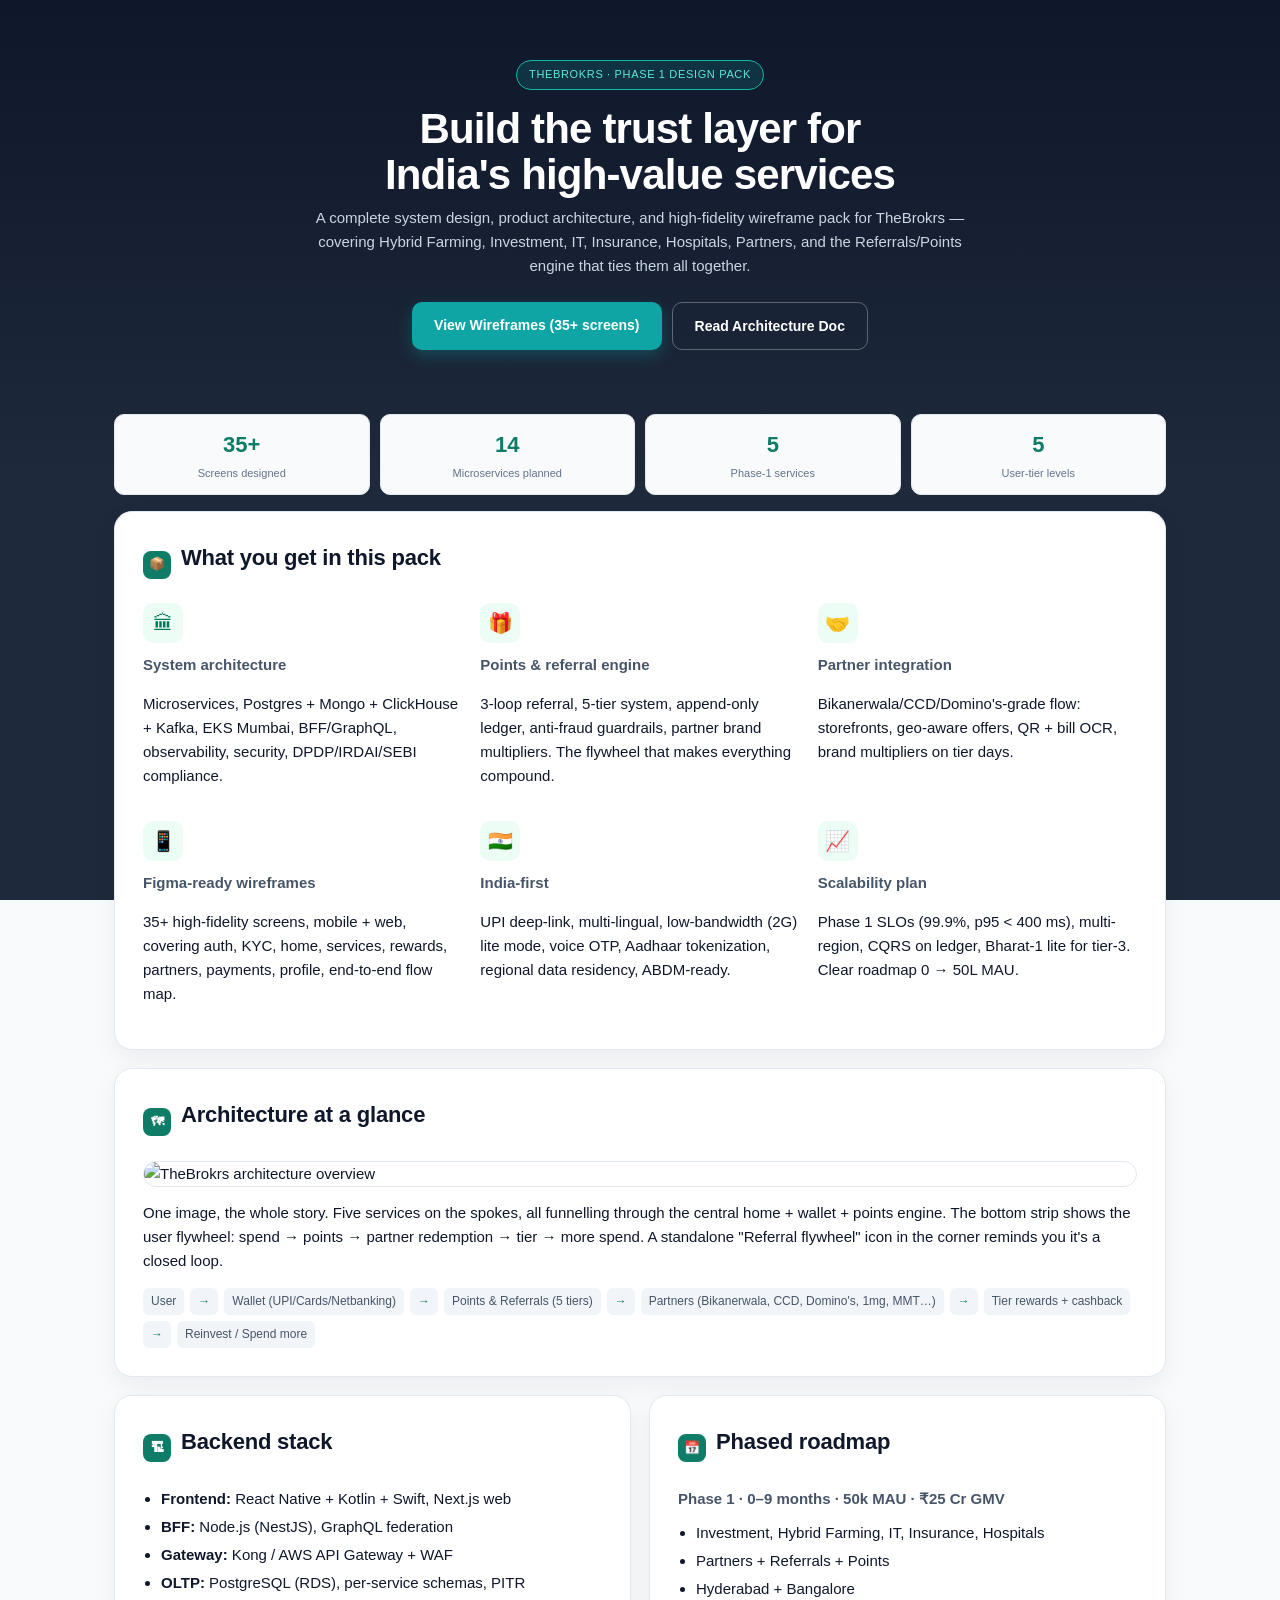
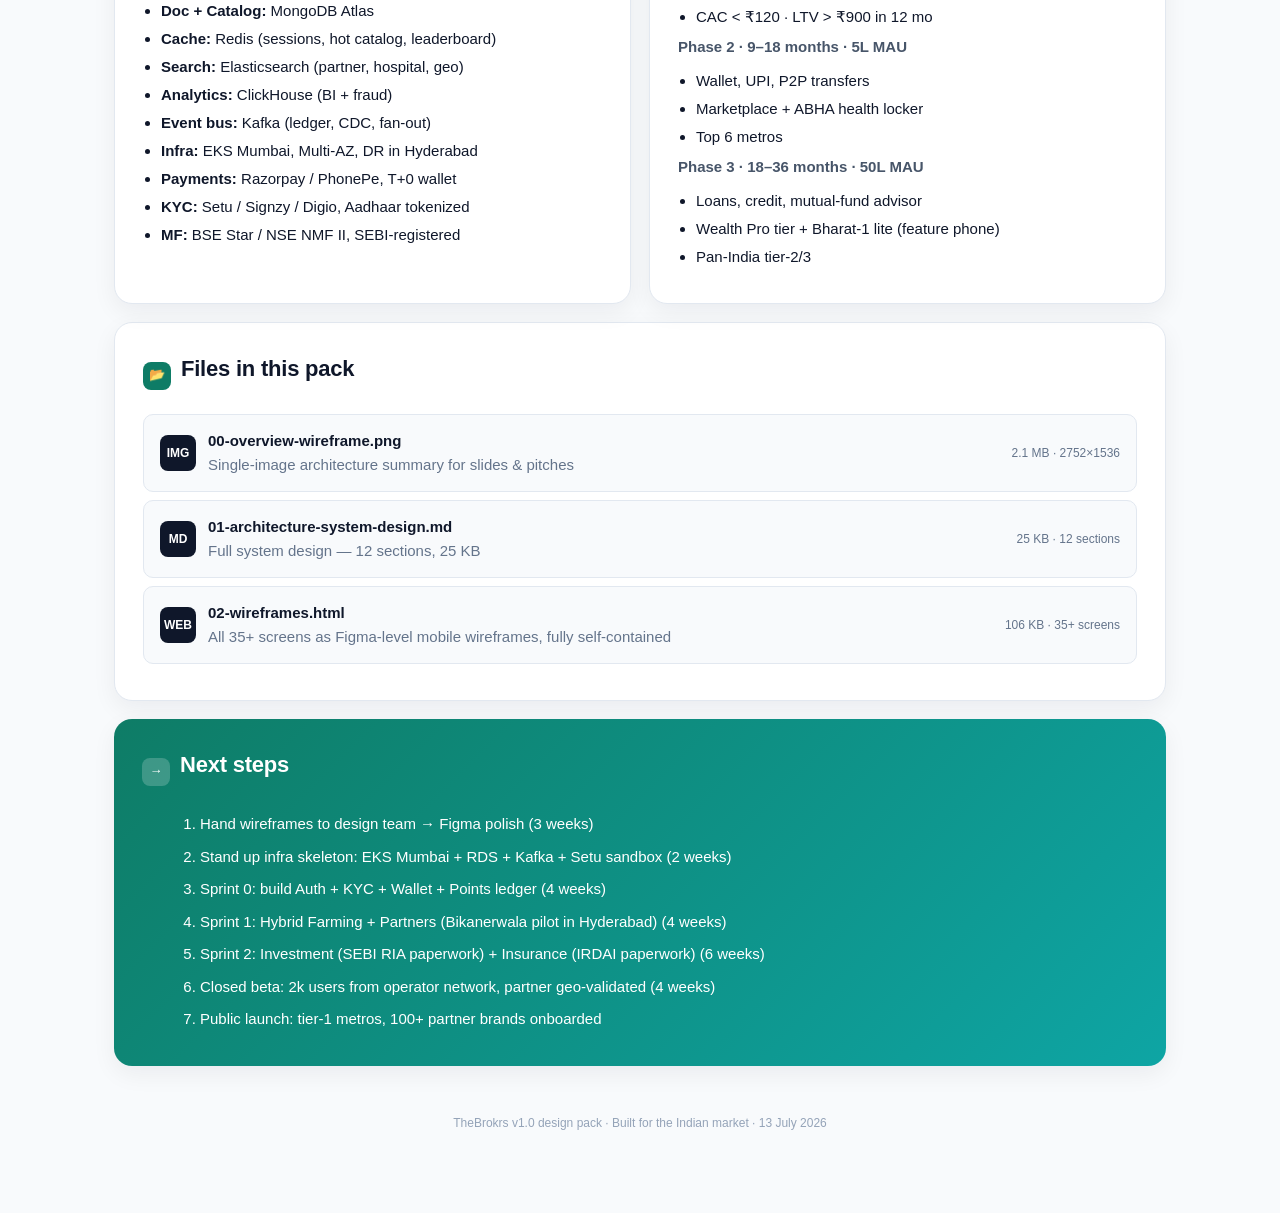
==== index.html @ a28a1fcc "Add files via upload" ====
<!doctype html>
<html lang="en">
<head>
<meta charset="utf-8" />
<meta name="viewport" content="width=device-width, initial-scale=1" />
<title>TheBrokrs — Phase 1 Design Pack</title>
<style>
  *{box-sizing:border-box}
  body{margin:0;font:15px/1.6 -apple-system,BlinkMacSystemFont,"Segoe UI",Inter,Roboto,sans-serif;
       background:linear-gradient(180deg,#0F172A 0%,#1E293B 480px) fixed,#F8FAFC;color:#0F172A}
  .wrap{max-width:1100px;margin:0 auto;padding:60px 24px 80px}
  .hero{color:#fff;padding:0 0 48px;text-align:center}
  .hero h1{font-size:42px;margin:0 0 8px;letter-spacing:-.02em;line-height:1.1}
  .hero p{color:#CBD5E1;max-width:680px;margin:0 auto}
  .pill{display:inline-block;background:rgba(14,165,164,.18);color:#5EEAD4;border:1px solid #14B8A6;
        padding:5px 12px;border-radius:999px;font-size:11px;letter-spacing:.06em;text-transform:uppercase;margin-bottom:16px}
  .cta{display:flex;gap:10px;justify-content:center;flex-wrap:wrap;margin:24px 0 0}
  .cta a{display:inline-block;background:#0EA5A4;color:#fff;padding:12px 22px;border-radius:10px;
         text-decoration:none;font-weight:600;font-size:14px;box-shadow:0 6px 16px rgba(14,165,164,.3)}
  .cta a.alt{background:transparent;border:1px solid rgba(255,255,255,.3);color:#fff;box-shadow:none}
  .card{background:#fff;border:1px solid #E2E8F0;border-radius:18px;padding:28px;margin-bottom:18px;
        box-shadow:0 8px 24px rgba(15,23,42,.06)}
  h2{font-size:22px;margin:0 0 14px;letter-spacing:-.01em}
  h3{font-size:15px;color:#475569;margin:0 0 10px;font-weight:600}
  .grid{display:grid;grid-template-columns:1fr 1fr;gap:18px}
  .grid-3{display:grid;grid-template-columns:repeat(3,1fr);gap:18px}
  @media(max-width:760px){.grid,.grid-3{grid-template-columns:1fr}}
  .icon{width:40px;height:40px;border-radius:10px;background:#ECFDF5;color:#047857;display:flex;
        align-items:center;justify-content:center;font-size:20px;margin-bottom:10px}
  .num{font-weight:700;color:#0E7C66}
  ul{margin:6px 0;padding-left:18px}
  li{margin-bottom:4px}
  .file{background:#F8FAFC;border:1px solid #E2E8F0;border-radius:10px;padding:14px 16px;margin:8px 0;
        display:flex;align-items:center;gap:12px}
  .file .ic{width:36px;height:36px;border-radius:8px;background:#0F172A;color:#fff;display:flex;
            align-items:center;justify-content:center;font-size:12px;font-weight:700;flex-shrink:0}
  .file a{color:#0E7C66;text-decoration:none;font-weight:600}
  .file a:hover{text-decoration:underline}
  .file .meta{font-size:12px;color:#64748B;margin-left:auto}
  .preview{border-radius:14px;overflow:hidden;border:1px solid #E2E8F0;margin-top:10px;background:#fff}
  .preview img{width:100%;display:block}
  .kpi-row{display:grid;grid-template-columns:repeat(4,1fr);gap:10px;margin:16px 0}
  .kpi{background:#F8FAFC;border:1px solid #E2E8F0;border-radius:10px;padding:12px;text-align:center}
  .kpi .v{font-size:22px;font-weight:800;color:#0E7C66}
  .kpi .l{font-size:11px;color:#64748B;margin-top:2px}
  @media(max-width:760px){.kpi-row{grid-template-columns:1fr 1fr}}
  footer{text-align:center;color:#94A3B8;font-size:12px;margin-top:48px}
  .section-title{display:flex;align-items:center;gap:10px;margin-bottom:14px}
  .section-title .badge{background:#0E7C66;color:#fff;width:28px;height:28px;border-radius:8px;
                        display:flex;align-items:center;justify-content:center;font-size:13px;font-weight:700}
  .flow{display:flex;align-items:center;gap:6px;flex-wrap:wrap;font-size:12px;margin-top:6px}
  .flow span{background:#F1F5F9;padding:4px 8px;border-radius:6px;color:#475569}
  .flow .arrow{color:#0E7C66;font-weight:700}
</style>
</head>
<body>
<div class="wrap">

<section class="hero">
  <span class="pill">TheBrokrs · Phase 1 Design Pack</span>
  <h1>Build the trust layer for<br/>India's high-value services</h1>
  <p>A complete system design, product architecture, and high-fidelity wireframe pack for TheBrokrs — covering Hybrid Farming, Investment, IT, Insurance, Hospitals, Partners, and the Referrals/Points engine that ties them all together.</p>
  <div class="cta">
    <a href="02-wireframes.html">View Wireframes (35+ screens)</a>
    <a href="01-architecture-system-design.md" class="alt">Read Architecture Doc</a>
  </div>
</section>

<div class="kpi-row">
  <div class="kpi"><div class="v">35+</div><div class="l">Screens designed</div></div>
  <div class="kpi"><div class="v">14</div><div class="l">Microservices planned</div></div>
  <div class="kpi"><div class="v">5</div><div class="l">Phase-1 services</div></div>
  <div class="kpi"><div class="v">5</div><div class="l">User-tier levels</div></div>
</div>

<div class="card">
  <div class="section-title"><div class="badge">📦</div><h2>What you get in this pack</h2></div>
  <div class="grid-3">
    <div>
      <div class="icon">🏛</div>
      <h3>System architecture</h3>
      <p>Microservices, Postgres + Mongo + ClickHouse + Kafka, EKS Mumbai, BFF/GraphQL, observability, security, DPDP/IRDAI/SEBI compliance.</p>
    </div>
    <div>
      <div class="icon">🎁</div>
      <h3>Points &amp; referral engine</h3>
      <p>3-loop referral, 5-tier system, append-only ledger, anti-fraud guardrails, partner brand multipliers. The flywheel that makes everything compound.</p>
    </div>
    <div>
      <div class="icon">🤝</div>
      <h3>Partner integration</h3>
      <p>Bikanerwala/CCD/Domino's-grade flow: storefronts, geo-aware offers, QR + bill OCR, brand multipliers on tier days.</p>
    </div>
    <div>
      <div class="icon">📱</div>
      <h3>Figma-ready wireframes</h3>
      <p>35+ high-fidelity screens, mobile + web, covering auth, KYC, home, services, rewards, partners, payments, profile, end-to-end flow map.</p>
    </div>
    <div>
      <div class="icon">🇮🇳</div>
      <h3>India-first</h3>
      <p>UPI deep-link, multi-lingual, low-bandwidth (2G) lite mode, voice OTP, Aadhaar tokenization, regional data residency, ABDM-ready.</p>
    </div>
    <div>
      <div class="icon">📈</div>
      <h3>Scalability plan</h3>
      <p>Phase 1 SLOs (99.9%, p95 &lt; 400 ms), multi-region, CQRS on ledger, Bharat-1 lite for tier-3. Clear roadmap 0 → 50L MAU.</p>
    </div>
  </div>
</div>

<div class="card">
  <div class="section-title"><div class="badge">🗺</div><h2>Architecture at a glance</h2></div>
  <div class="preview"><img src="00-overview-wireframe.png" alt="TheBrokrs architecture overview"/></div>
  <p style="margin-top:14px">One image, the whole story. Five services on the spokes, all funnelling through the central home + wallet + points engine. The bottom strip shows the user flywheel: spend → points → partner redemption → tier → more spend. A standalone "Referral flywheel" icon in the corner reminds you it's a closed loop.</p>
  <div class="flow">
    <span>User</span><span class="arrow">→</span>
    <span>Wallet (UPI/Cards/Netbanking)</span><span class="arrow">→</span>
    <span>Points &amp; Referrals (5 tiers)</span><span class="arrow">→</span>
    <span>Partners (Bikanerwala, CCD, Domino's, 1mg, MMT…)</span><span class="arrow">→</span>
    <span>Tier rewards + cashback</span><span class="arrow">→</span>
    <span>Reinvest / Spend more</span>
  </div>
</div>

<div class="grid">
  <div class="card">
    <div class="section-title"><div class="badge">🏗</div><h2>Backend stack</h2></div>
    <ul>
      <li><b>Frontend:</b> React Native + Kotlin + Swift, Next.js web</li>
      <li><b>BFF:</b> Node.js (NestJS), GraphQL federation</li>
      <li><b>Gateway:</b> Kong / AWS API Gateway + WAF</li>
      <li><b>OLTP:</b> PostgreSQL (RDS), per-service schemas, PITR</li>
      <li><b>Doc + Catalog:</b> MongoDB Atlas</li>
      <li><b>Cache:</b> Redis (sessions, hot catalog, leaderboard)</li>
      <li><b>Search:</b> Elasticsearch (partner, hospital, geo)</li>
      <li><b>Analytics:</b> ClickHouse (BI + fraud)</li>
      <li><b>Event bus:</b> Kafka (ledger, CDC, fan-out)</li>
      <li><b>Infra:</b> EKS Mumbai, Multi-AZ, DR in Hyderabad</li>
      <li><b>Payments:</b> Razorpay / PhonePe, T+0 wallet</li>
      <li><b>KYC:</b> Setu / Signzy / Digio, Aadhaar tokenized</li>
      <li><b>MF:</b> BSE Star / NSE NMF II, SEBI-registered</li>
    </ul>
  </div>
  <div class="card">
    <div class="section-title"><div class="badge">📅</div><h2>Phased roadmap</h2></div>
    <h3>Phase 1 · 0–9 months · 50k MAU · ₹25 Cr GMV</h3>
    <ul>
      <li>Investment, Hybrid Farming, IT, Insurance, Hospitals</li>
      <li>Partners + Referrals + Points</li>
      <li>Hyderabad + Bangalore</li>
      <li>CAC &lt; ₹120 · LTV &gt; ₹900 in 12 mo</li>
    </ul>
    <h3>Phase 2 · 9–18 months · 5L MAU</h3>
    <ul>
      <li>Wallet, UPI, P2P transfers</li>
      <li>Marketplace + ABHA health locker</li>
      <li>Top 6 metros</li>
    </ul>
    <h3>Phase 3 · 18–36 months · 50L MAU</h3>
    <ul>
      <li>Loans, credit, mutual-fund advisor</li>
      <li>Wealth Pro tier + Bharat-1 lite (feature phone)</li>
      <li>Pan-India tier-2/3</li>
    </ul>
  </div>
</div>

<div class="card">
  <div class="section-title"><div class="badge">📂</div><h2>Files in this pack</h2></div>
  <div class="file">
    <div class="ic">IMG</div>
    <div><div style="font-weight:600">00-overview-wireframe.png</div><div class="small" style="color:#64748B">Single-image architecture summary for slides &amp; pitches</div></div>
    <div class="meta">2.1 MB · 2752×1536</div>
  </div>
  <div class="file">
    <div class="ic">MD</div>
    <div><div style="font-weight:600">01-architecture-system-design.md</div><div class="small" style="color:#64748B">Full system design — 12 sections, 25 KB</div></div>
    <div class="meta">25 KB · 12 sections</div>
  </div>
  <div class="file">
    <div class="ic">WEB</div>
    <div><div style="font-weight:600">02-wireframes.html</div><div class="small" style="color:#64748B">All 35+ screens as Figma-level mobile wireframes, fully self-contained</div></div>
    <div class="meta">106 KB · 35+ screens</div>
  </div>
</div>

<div class="card" style="background:linear-gradient(135deg,#0E7C66,#0EA5A4);color:#fff;border:0">
  <div class="section-title"><div class="badge" style="background:rgba(255,255,255,.2)">→</div><h2 style="color:#fff">Next steps</h2></div>
  <ol style="margin:6px 0 0 18px;line-height:1.9">
    <li>Hand wireframes to design team → Figma polish (3 weeks)</li>
    <li>Stand up infra skeleton: EKS Mumbai + RDS + Kafka + Setu sandbox (2 weeks)</li>
    <li>Sprint 0: build Auth + KYC + Wallet + Points ledger (4 weeks)</li>
    <li>Sprint 1: Hybrid Farming + Partners (Bikanerwala pilot in Hyderabad) (4 weeks)</li>
    <li>Sprint 2: Investment (SEBI RIA paperwork) + Insurance (IRDAI paperwork) (6 weeks)</li>
    <li>Closed beta: 2k users from operator network, partner geo-validated (4 weeks)</li>
    <li>Public launch: tier-1 metros, 100+ partner brands onboarded</li>
  </ol>
</div>

<footer>
  TheBrokrs v1.0 design pack · Built for the Indian market · 13 July 2026
</footer>

</div>
</body>
</html>
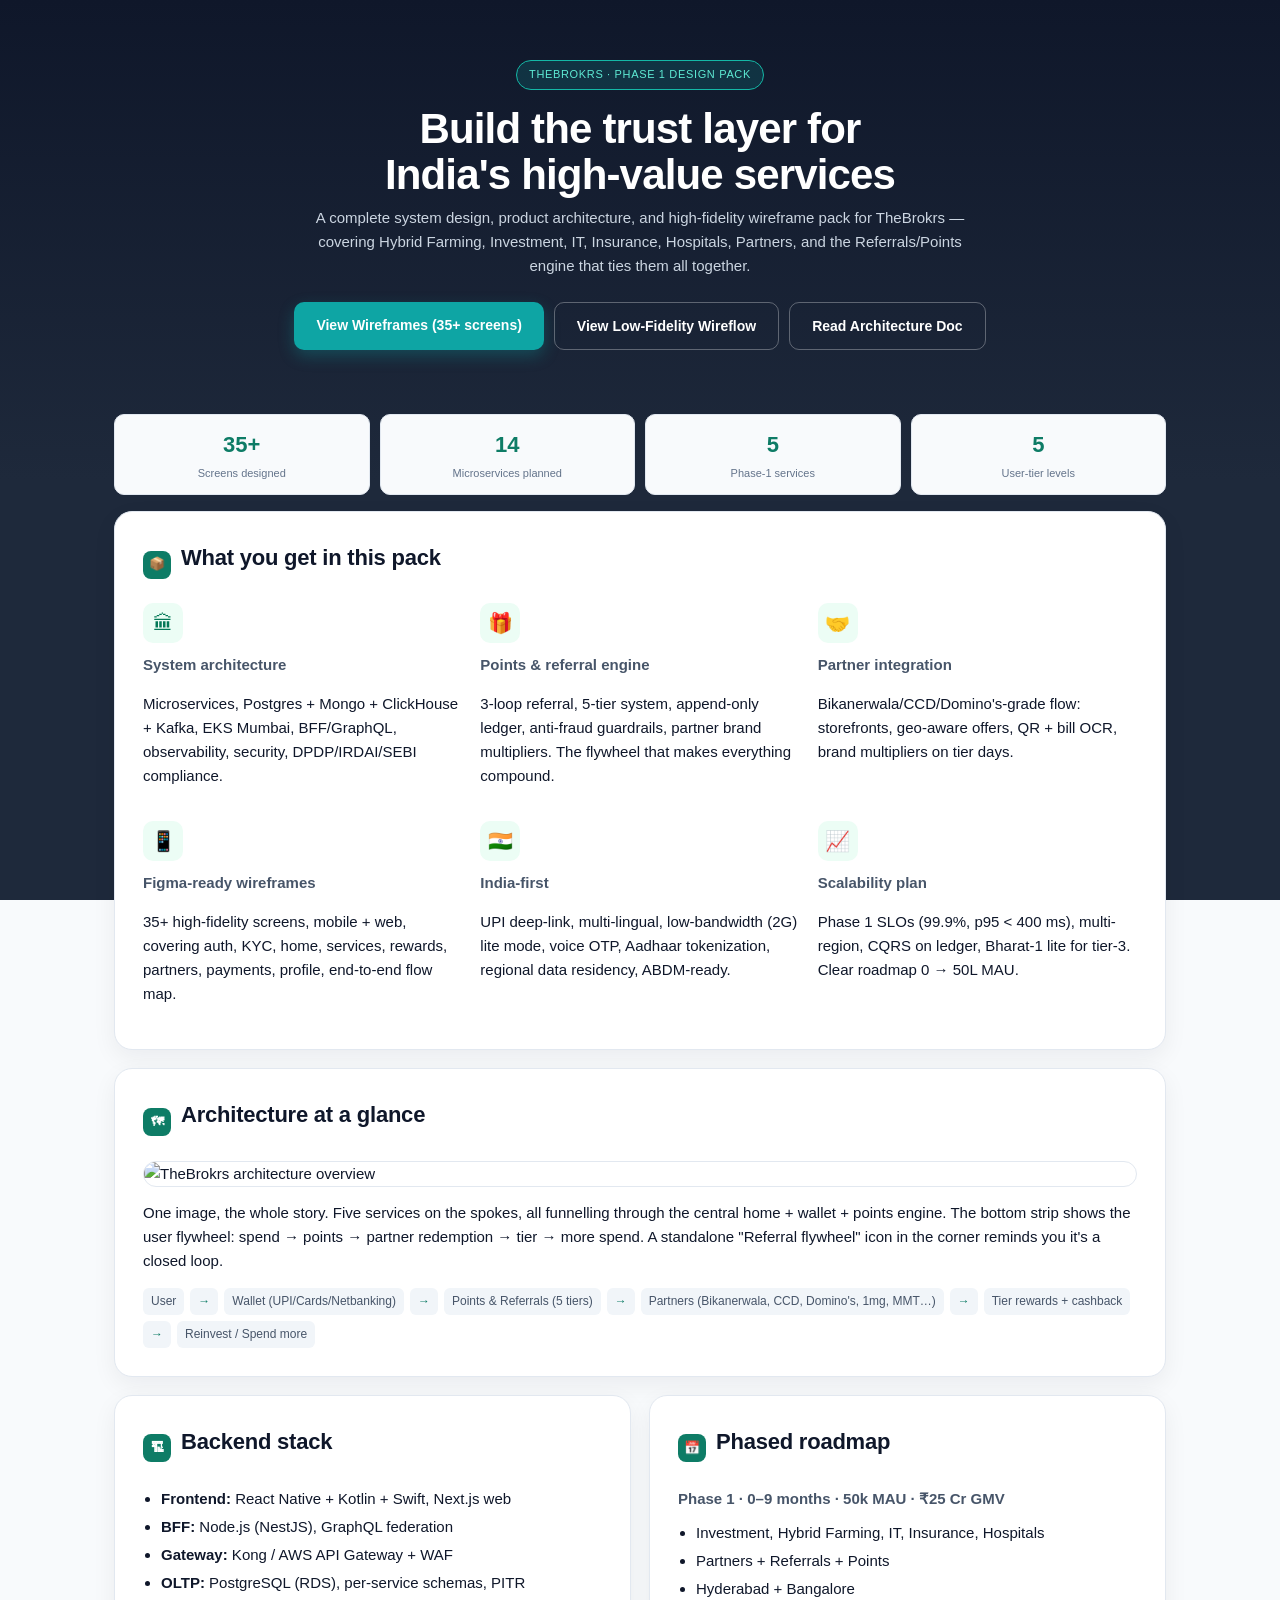
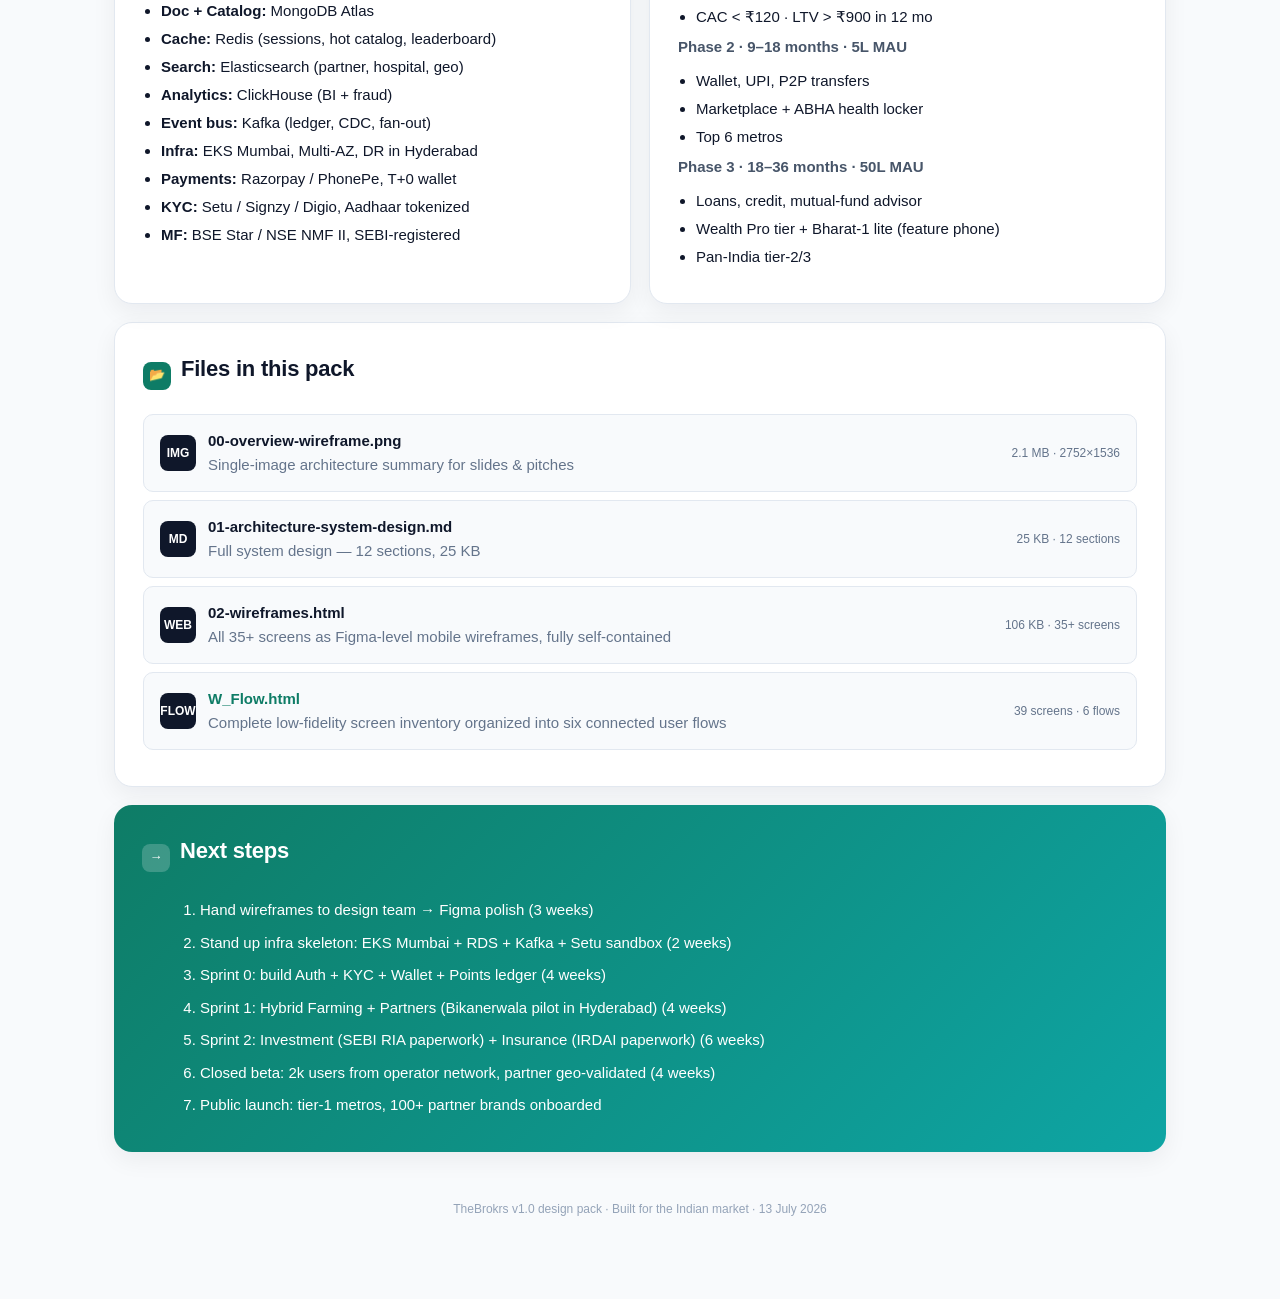
==== commit fc856e74: "Add files via upload" ====
--- a/index.html
+++ b/index.html
@@ -62,6 +62,7 @@
   <p>A complete system design, product architecture, and high-fidelity wireframe pack for TheBrokrs — covering Hybrid Farming, Investment, IT, Insurance, Hospitals, Partners, and the Referrals/Points engine that ties them all together.</p>
   <div class="cta">
     <a href="02-wireframes.html">View Wireframes (35+ screens)</a>
+    <a href="W_Flow.html" class="alt">View Low-Fidelity Wireflow</a>
     <a href="01-architecture-system-design.md" class="alt">Read Architecture Doc</a>
   </div>
 </section>
@@ -183,6 +184,11 @@
     <div><div style="font-weight:600">02-wireframes.html</div><div class="small" style="color:#64748B">All 35+ screens as Figma-level mobile wireframes, fully self-contained</div></div>
     <div class="meta">106 KB · 35+ screens</div>
   </div>
+  <div class="file">
+    <div class="ic">FLOW</div>
+    <div><div><a href="W_Flow.html">W_Flow.html</a></div><div class="small" style="color:#64748B">Complete low-fidelity screen inventory organized into six connected user flows</div></div>
+    <div class="meta">39 screens · 6 flows</div>
+  </div>
 </div>
 
 <div class="card" style="background:linear-gradient(135deg,#0E7C66,#0EA5A4);color:#fff;border:0">
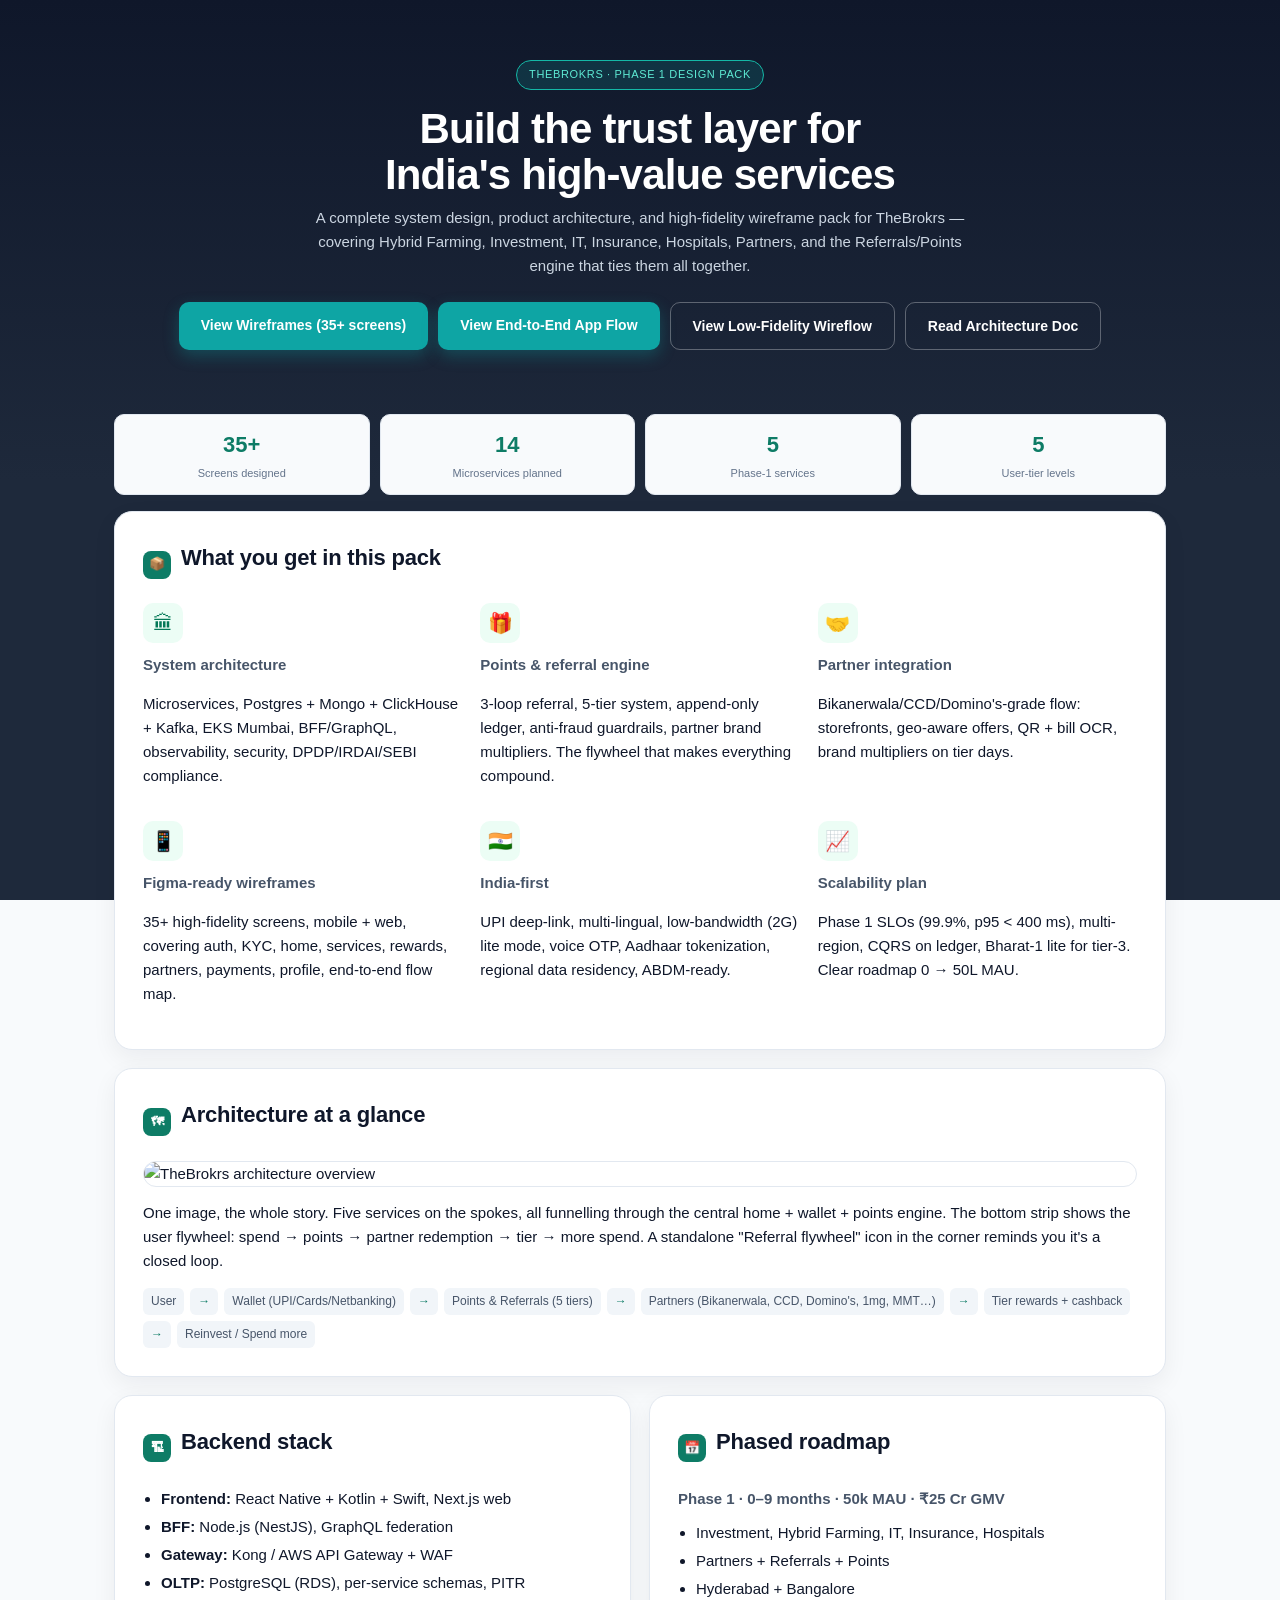
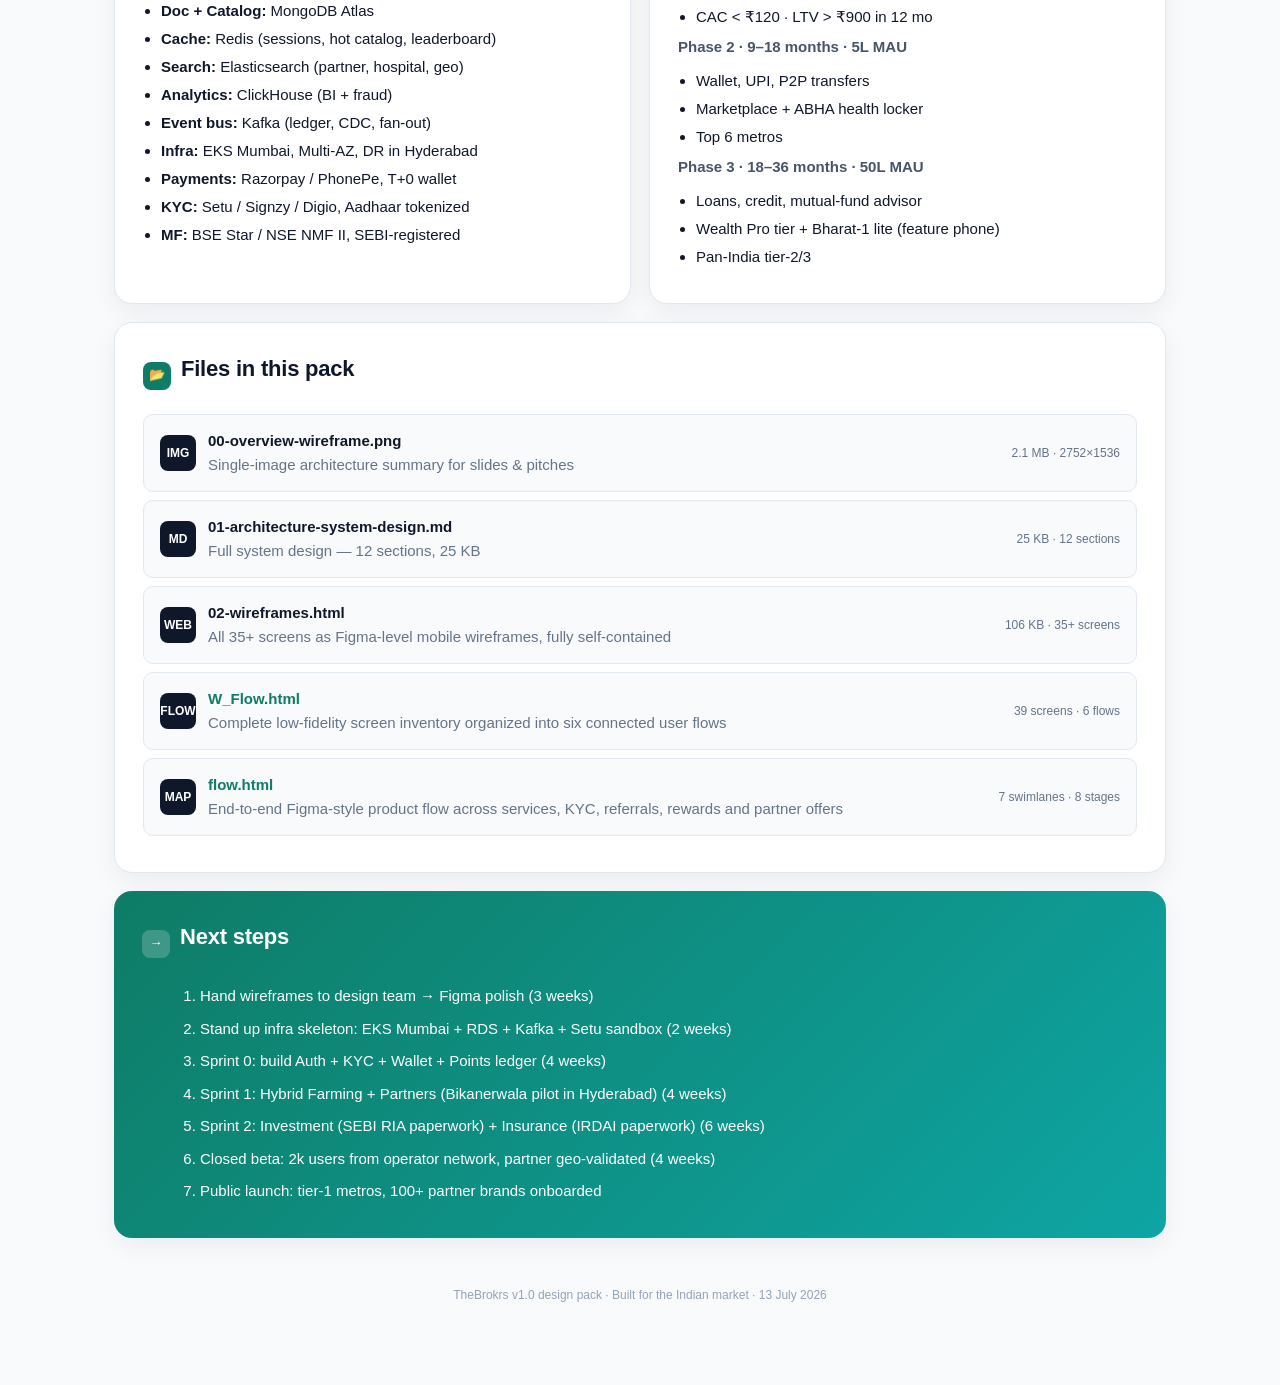
==== commit f70ffa04: "Add complete TheBrokrs design pack and wireflows" ====
--- a/index.html
+++ b/index.html
@@ -62,6 +62,7 @@
   <p>A complete system design, product architecture, and high-fidelity wireframe pack for TheBrokrs — covering Hybrid Farming, Investment, IT, Insurance, Hospitals, Partners, and the Referrals/Points engine that ties them all together.</p>
   <div class="cta">
     <a href="02-wireframes.html">View Wireframes (35+ screens)</a>
+    <a href="flow.html">View End-to-End App Flow</a>
     <a href="W_Flow.html" class="alt">View Low-Fidelity Wireflow</a>
     <a href="01-architecture-system-design.md" class="alt">Read Architecture Doc</a>
   </div>
@@ -189,6 +190,11 @@
     <div><div><a href="W_Flow.html">W_Flow.html</a></div><div class="small" style="color:#64748B">Complete low-fidelity screen inventory organized into six connected user flows</div></div>
     <div class="meta">39 screens · 6 flows</div>
   </div>
+  <div class="file">
+    <div class="ic">MAP</div>
+    <div><div><a href="flow.html">flow.html</a></div><div class="small" style="color:#64748B">End-to-end Figma-style product flow across services, KYC, referrals, rewards and partner offers</div></div>
+    <div class="meta">7 swimlanes · 8 stages</div>
+  </div>
 </div>
 
 <div class="card" style="background:linear-gradient(135deg,#0E7C66,#0EA5A4);color:#fff;border:0">
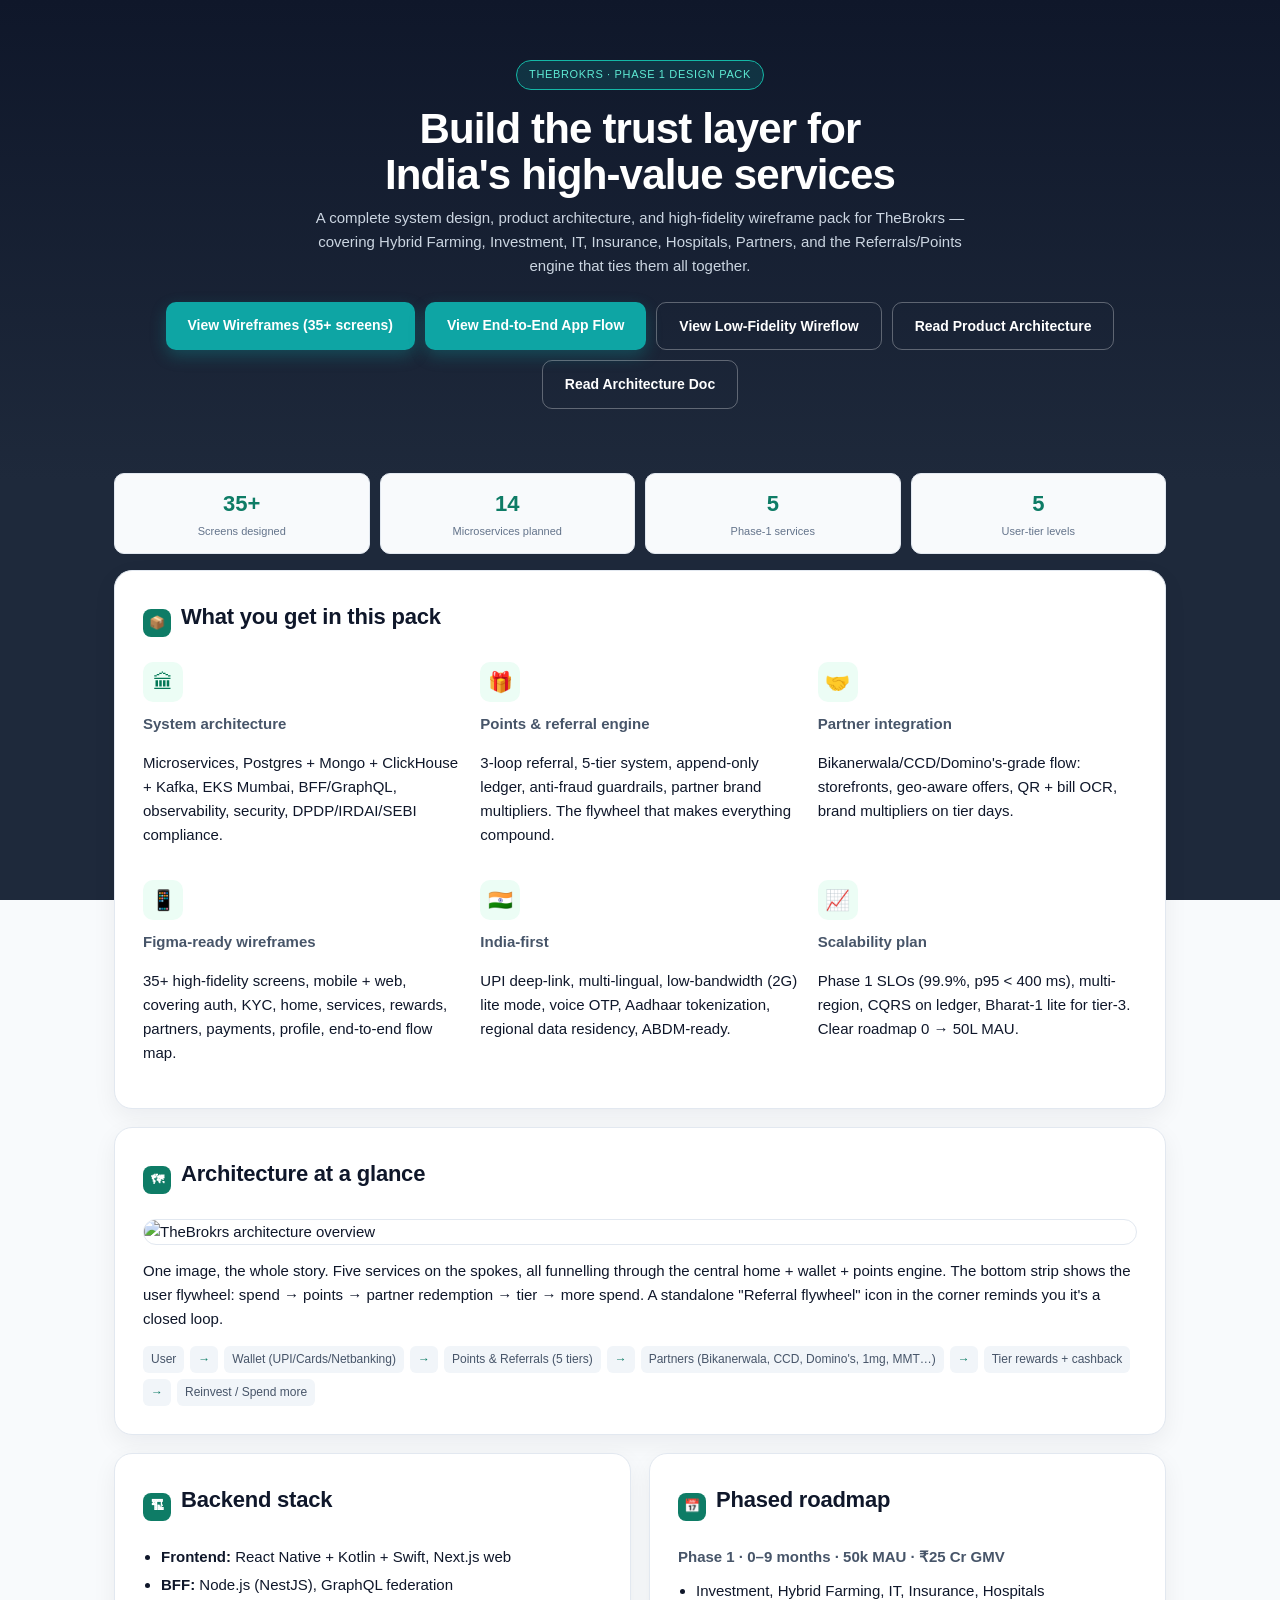
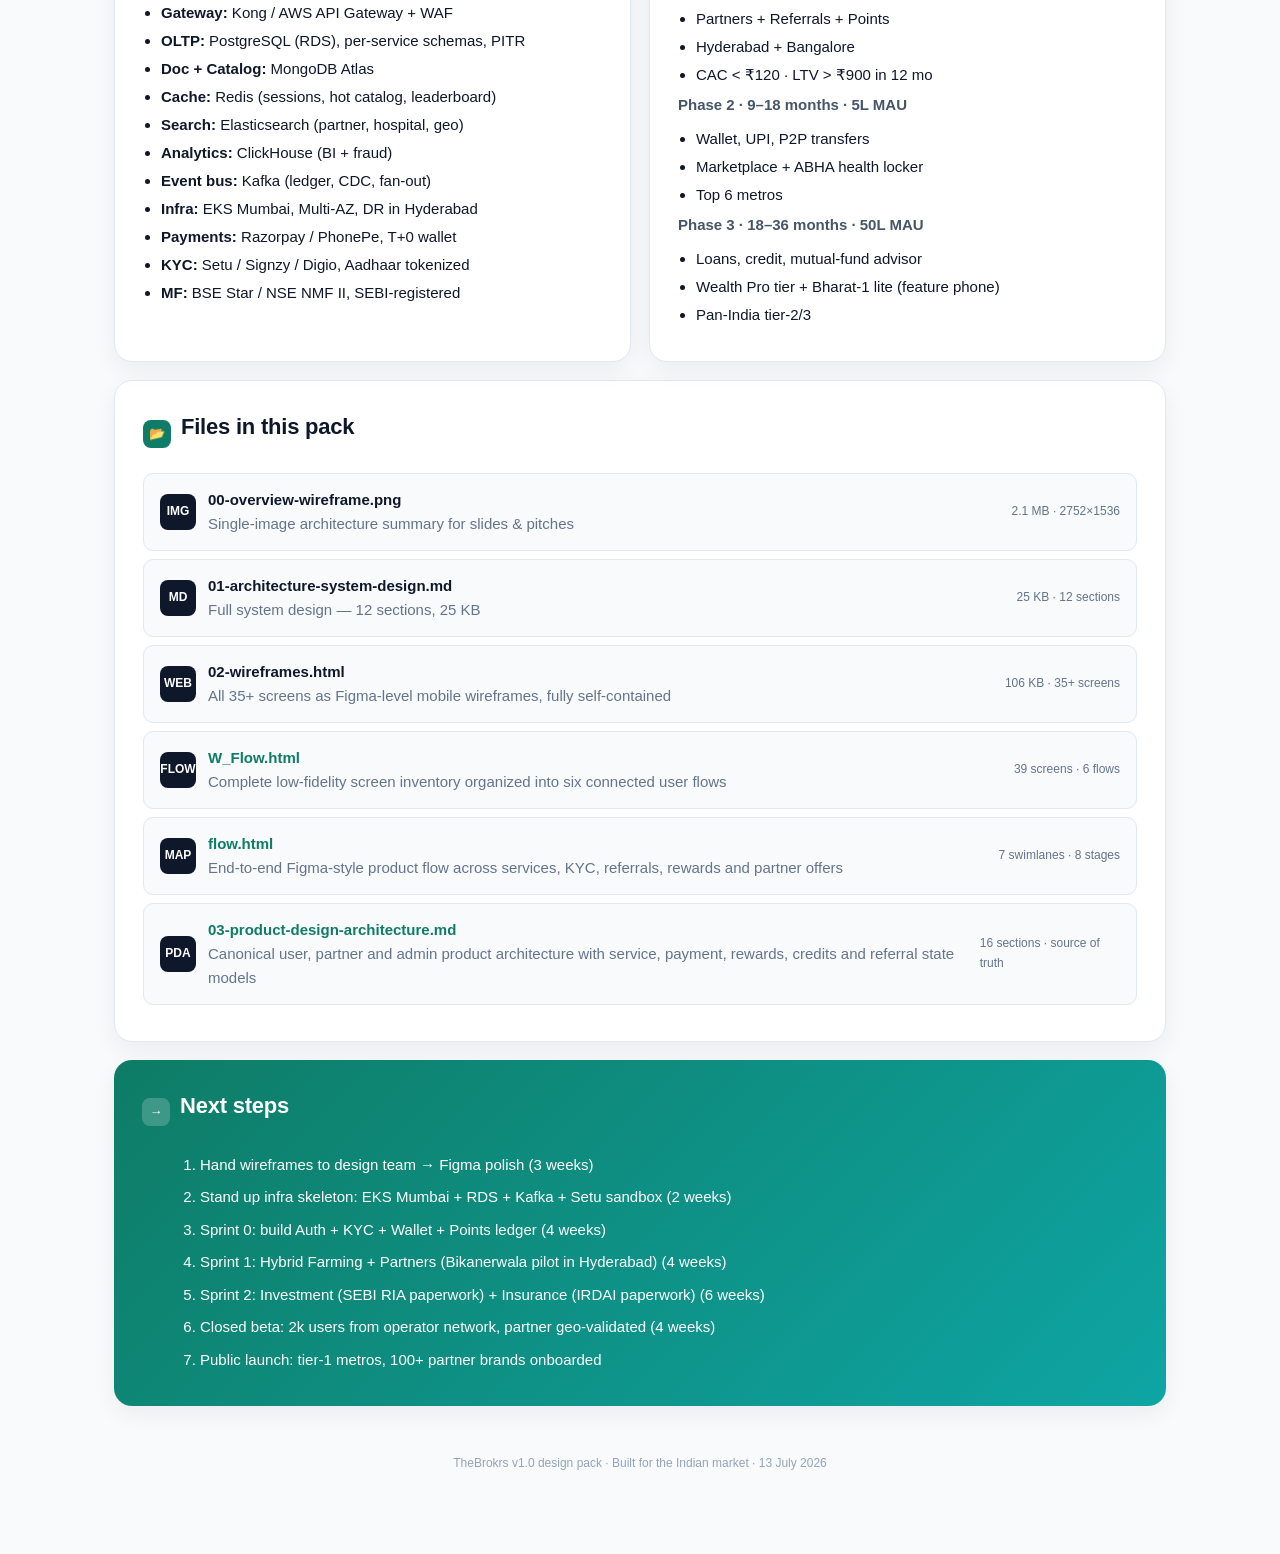
==== commit 967b6a27: "Define scalable product and admin flow architecture" ====
--- a/index.html
+++ b/index.html
@@ -64,6 +64,7 @@
     <a href="02-wireframes.html">View Wireframes (35+ screens)</a>
     <a href="flow.html">View End-to-End App Flow</a>
     <a href="W_Flow.html" class="alt">View Low-Fidelity Wireflow</a>
+    <a href="03-product-design-architecture.md" class="alt">Read Product Architecture</a>
     <a href="01-architecture-system-design.md" class="alt">Read Architecture Doc</a>
   </div>
 </section>
@@ -195,6 +196,11 @@
     <div><div><a href="flow.html">flow.html</a></div><div class="small" style="color:#64748B">End-to-end Figma-style product flow across services, KYC, referrals, rewards and partner offers</div></div>
     <div class="meta">7 swimlanes · 8 stages</div>
   </div>
+  <div class="file">
+    <div class="ic">PDA</div>
+    <div><div><a href="03-product-design-architecture.md">03-product-design-architecture.md</a></div><div class="small" style="color:#64748B">Canonical user, partner and admin product architecture with service, payment, rewards, credits and referral state models</div></div>
+    <div class="meta">16 sections · source of truth</div>
+  </div>
 </div>
 
 <div class="card" style="background:linear-gradient(135deg,#0E7C66,#0EA5A4);color:#fff;border:0">
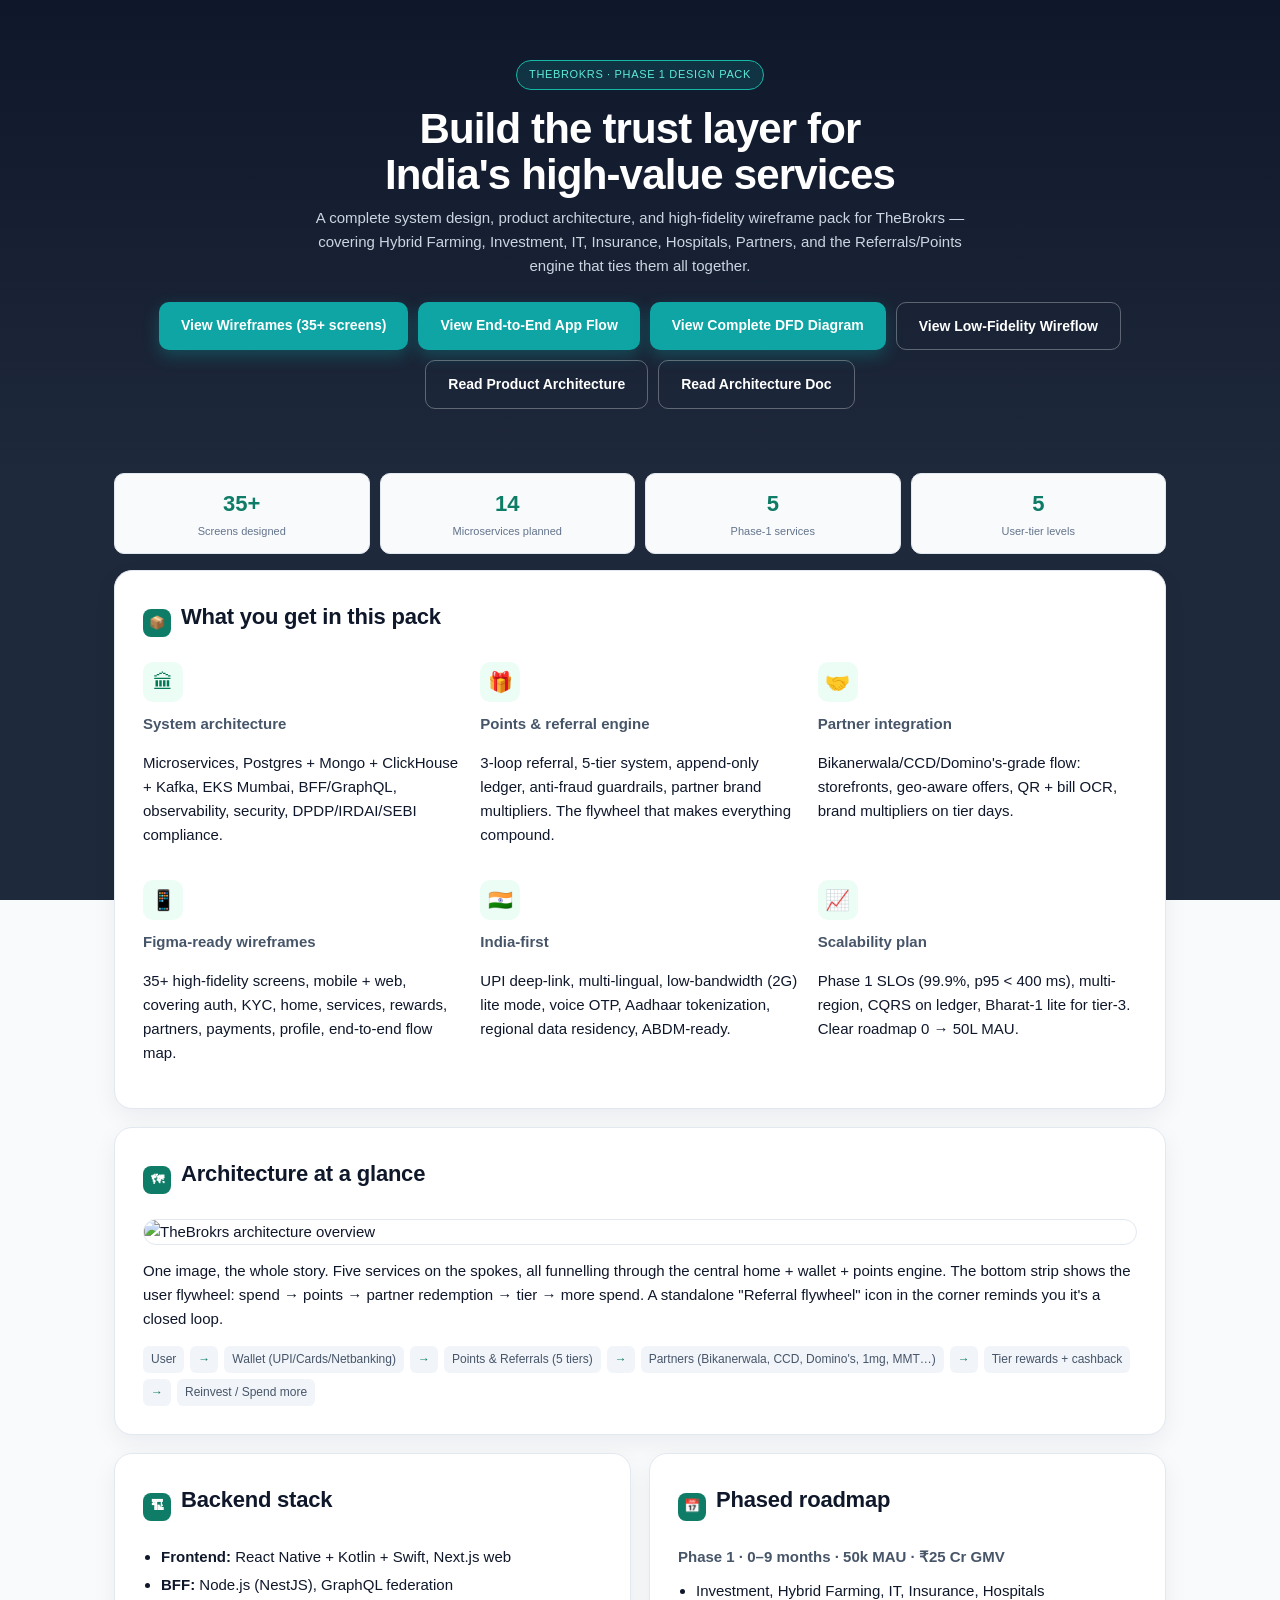
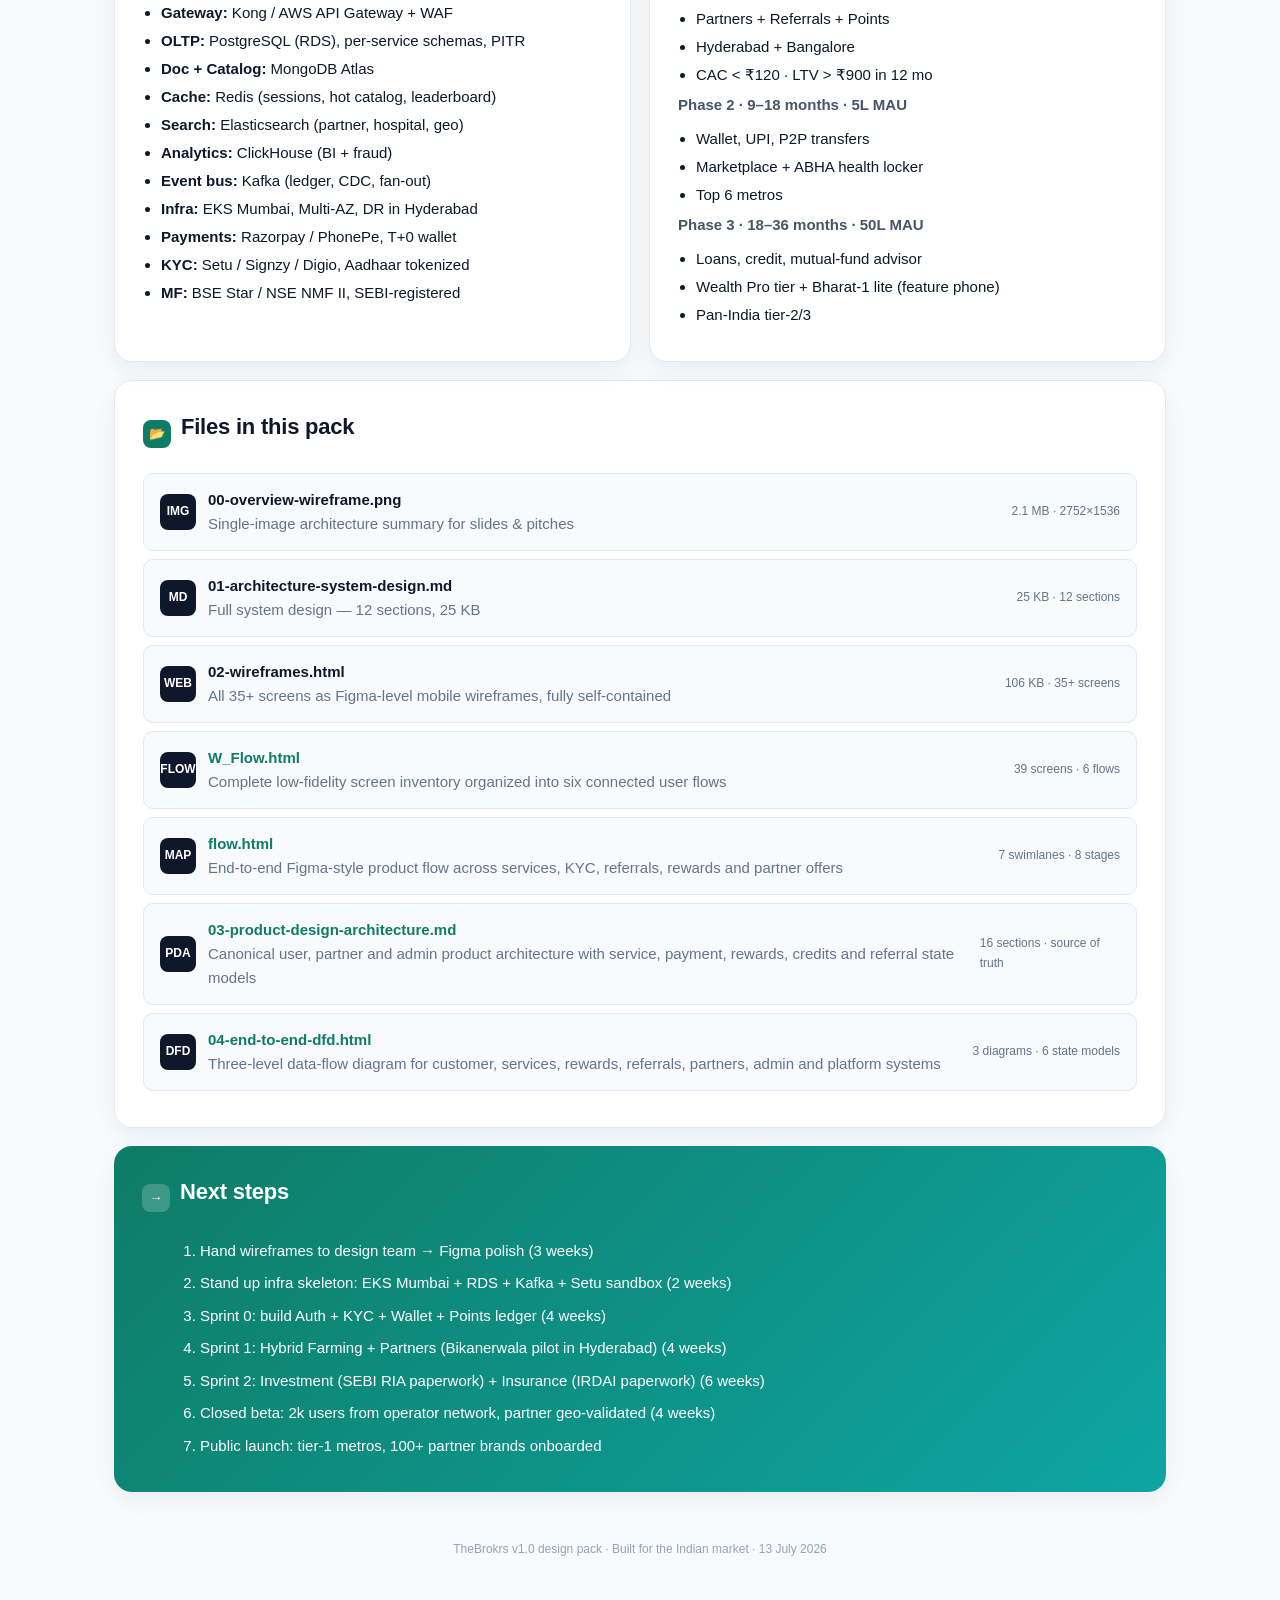
==== commit 2fceb39f: "Add complete user partner admin data flow diagrams" ====
--- a/index.html
+++ b/index.html
@@ -63,6 +63,7 @@
   <div class="cta">
     <a href="02-wireframes.html">View Wireframes (35+ screens)</a>
     <a href="flow.html">View End-to-End App Flow</a>
+    <a href="04-end-to-end-dfd.html">View Complete DFD Diagram</a>
     <a href="W_Flow.html" class="alt">View Low-Fidelity Wireflow</a>
     <a href="03-product-design-architecture.md" class="alt">Read Product Architecture</a>
     <a href="01-architecture-system-design.md" class="alt">Read Architecture Doc</a>
@@ -201,6 +202,11 @@
     <div><div><a href="03-product-design-architecture.md">03-product-design-architecture.md</a></div><div class="small" style="color:#64748B">Canonical user, partner and admin product architecture with service, payment, rewards, credits and referral state models</div></div>
     <div class="meta">16 sections · source of truth</div>
   </div>
+  <div class="file">
+    <div class="ic">DFD</div>
+    <div><div><a href="04-end-to-end-dfd.html">04-end-to-end-dfd.html</a></div><div class="small" style="color:#64748B">Three-level data-flow diagram for customer, services, rewards, referrals, partners, admin and platform systems</div></div>
+    <div class="meta">3 diagrams · 6 state models</div>
+  </div>
 </div>
 
 <div class="card" style="background:linear-gradient(135deg,#0E7C66,#0EA5A4);color:#fff;border:0">
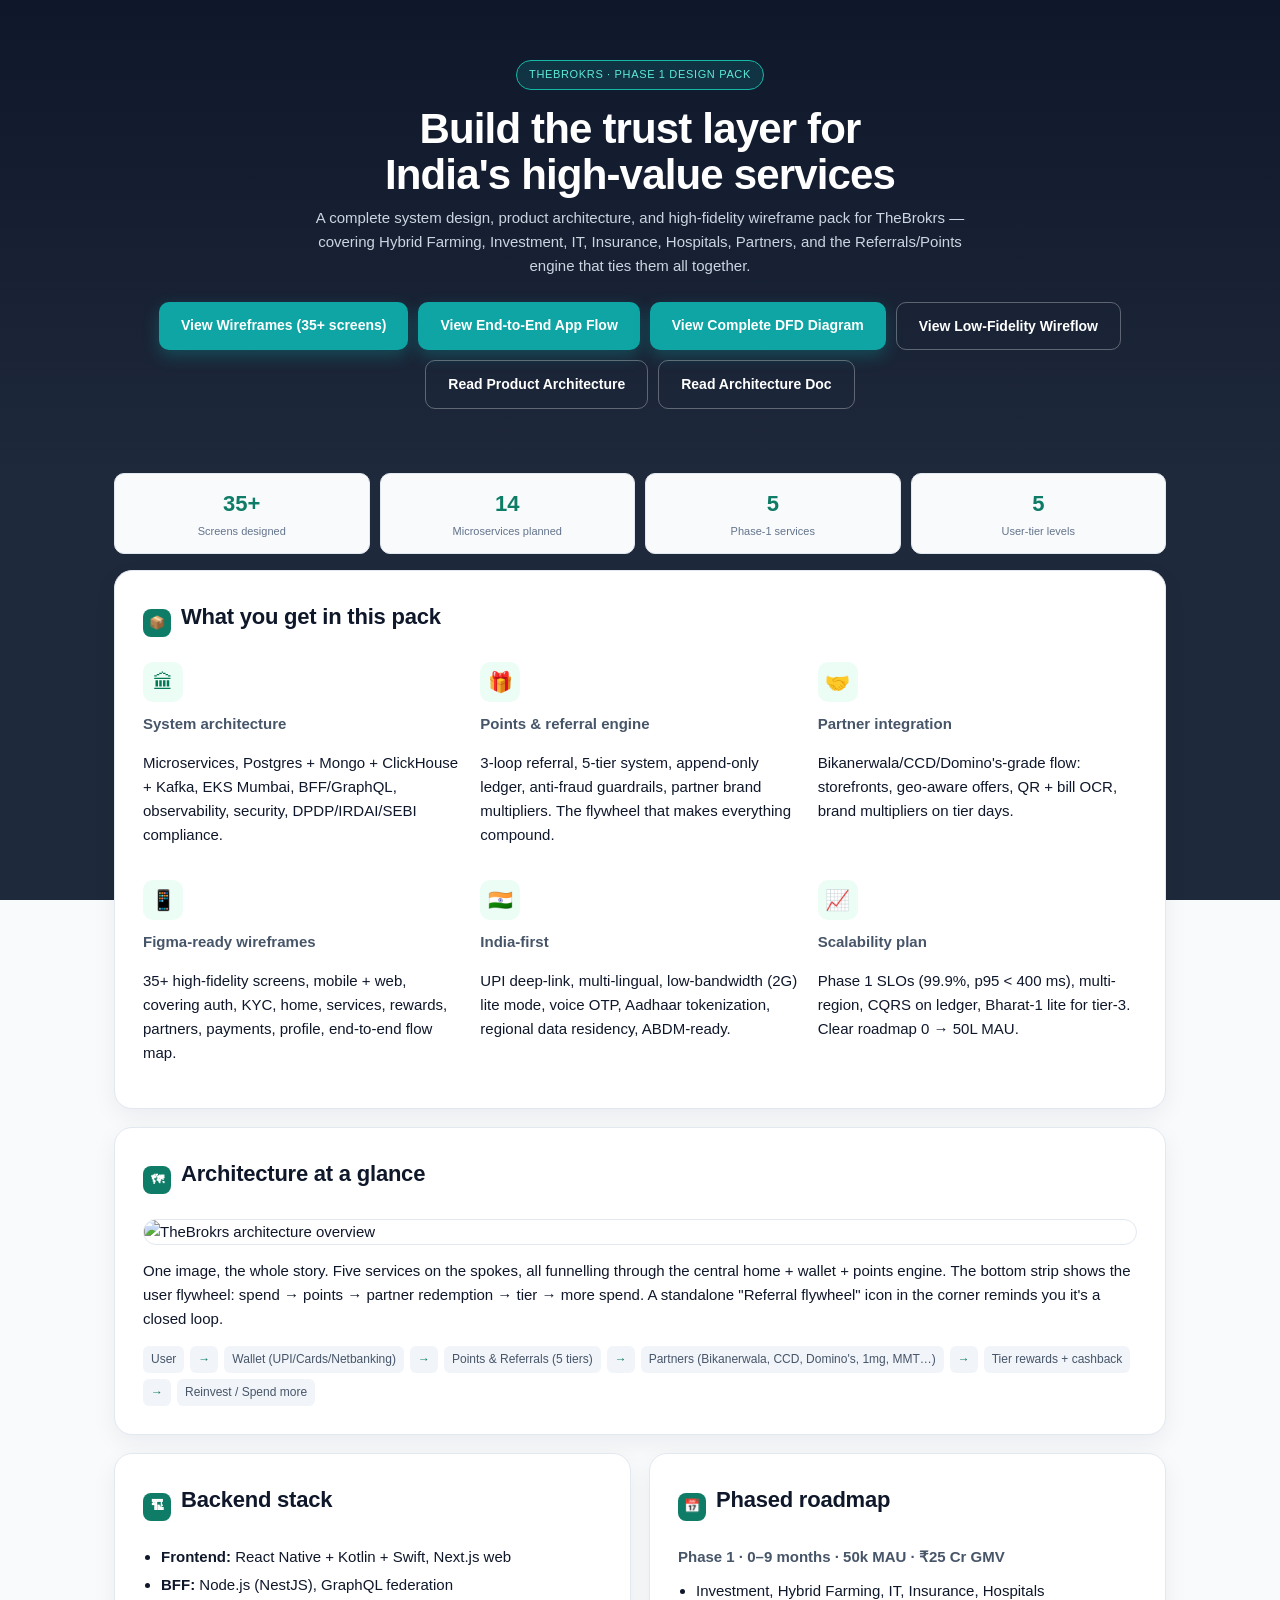
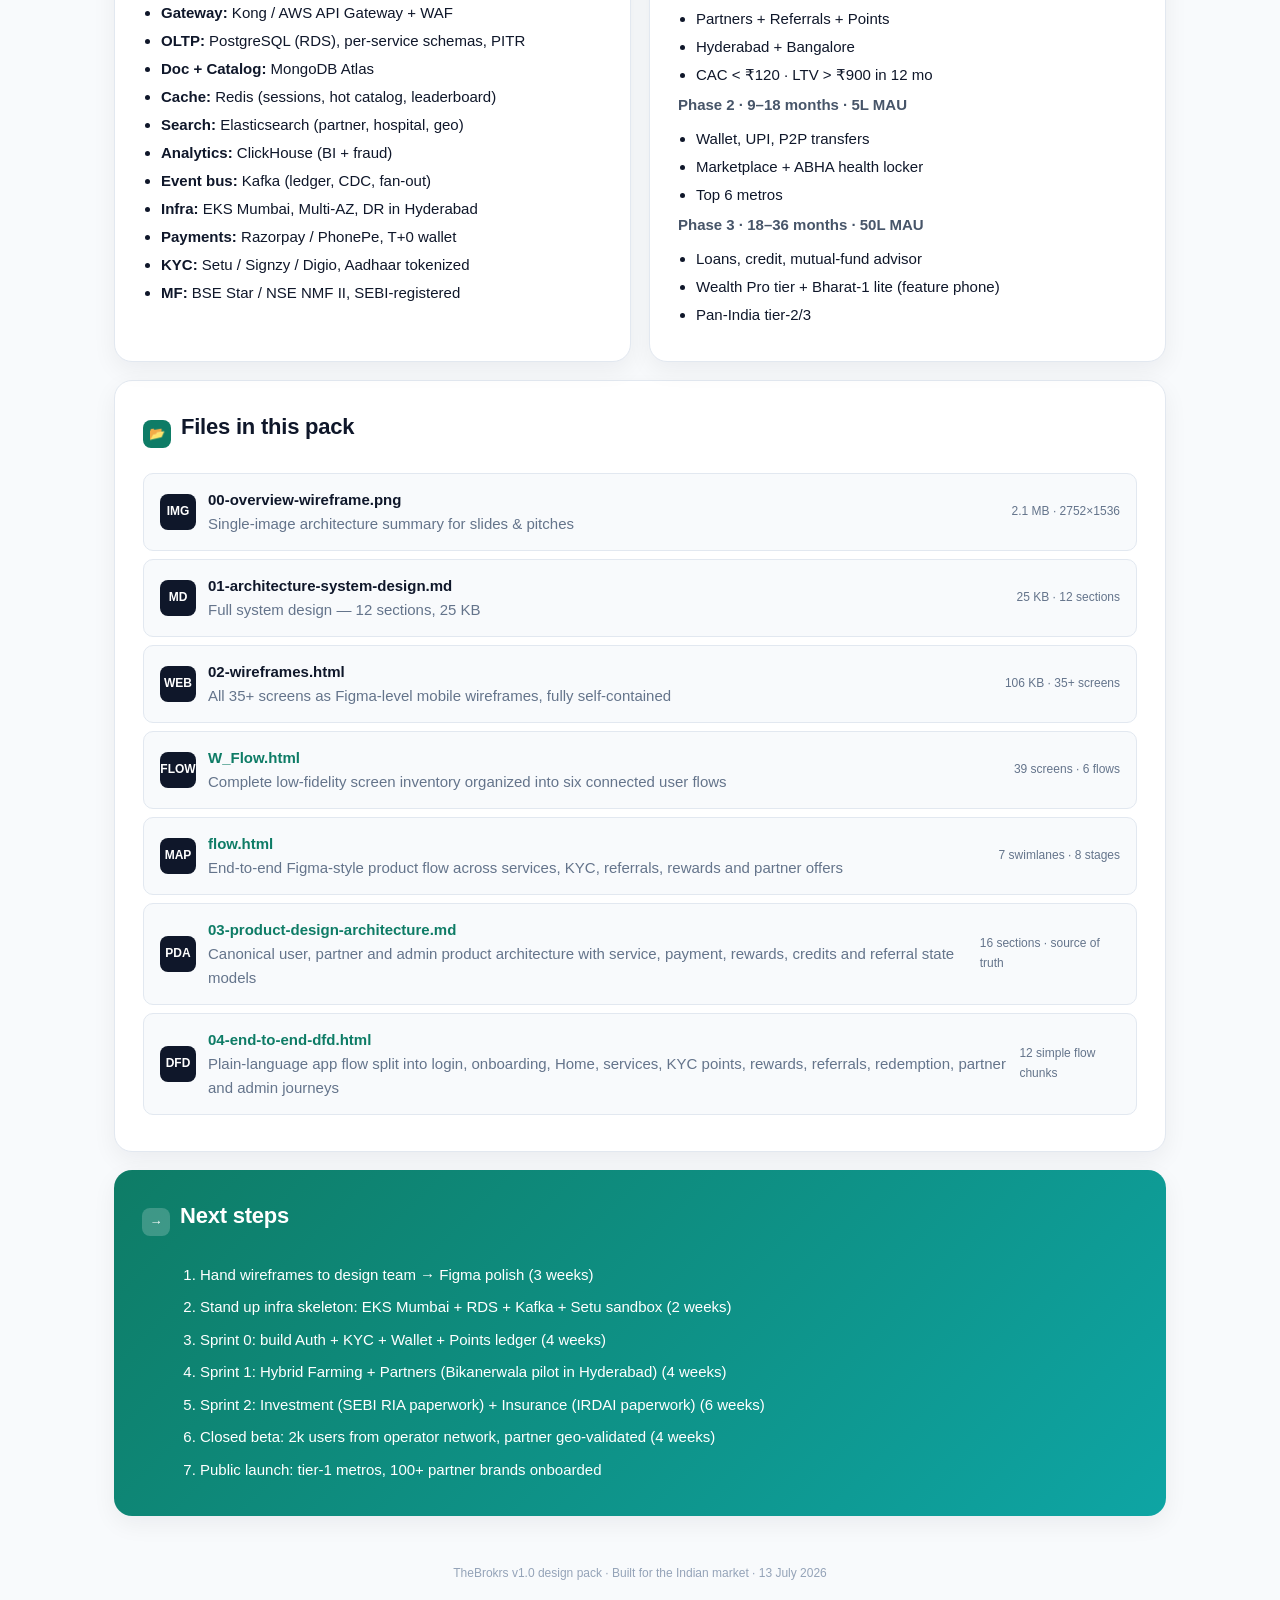
==== commit 8eeb9054: "Simplify app flow into clear user admin journey chunks" ====
--- a/index.html
+++ b/index.html
@@ -204,8 +204,8 @@
   </div>
   <div class="file">
     <div class="ic">DFD</div>
-    <div><div><a href="04-end-to-end-dfd.html">04-end-to-end-dfd.html</a></div><div class="small" style="color:#64748B">Three-level data-flow diagram for customer, services, rewards, referrals, partners, admin and platform systems</div></div>
-    <div class="meta">3 diagrams · 6 state models</div>
+    <div><div><a href="04-end-to-end-dfd.html">04-end-to-end-dfd.html</a></div><div class="small" style="color:#64748B">Plain-language app flow split into login, onboarding, Home, services, KYC points, rewards, referrals, redemption, partner and admin journeys</div></div>
+    <div class="meta">12 simple flow chunks</div>
   </div>
 </div>
 
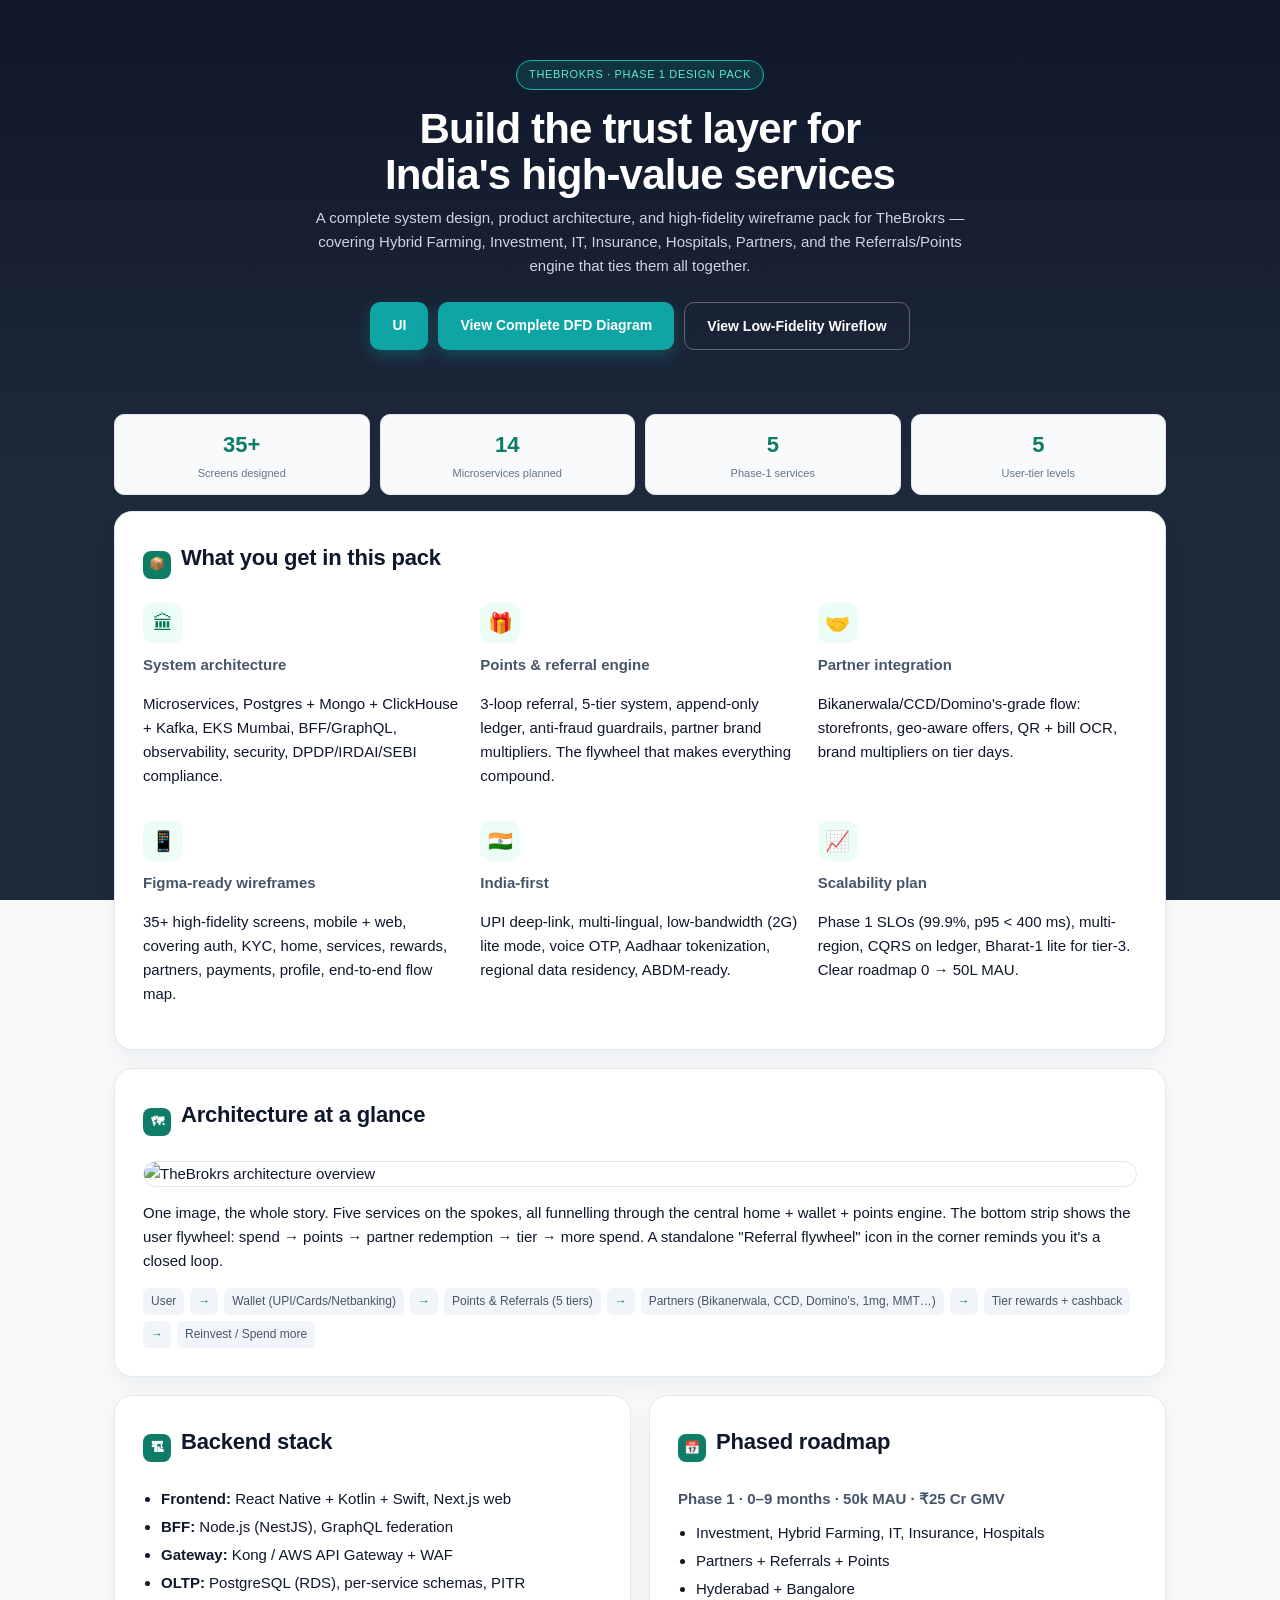
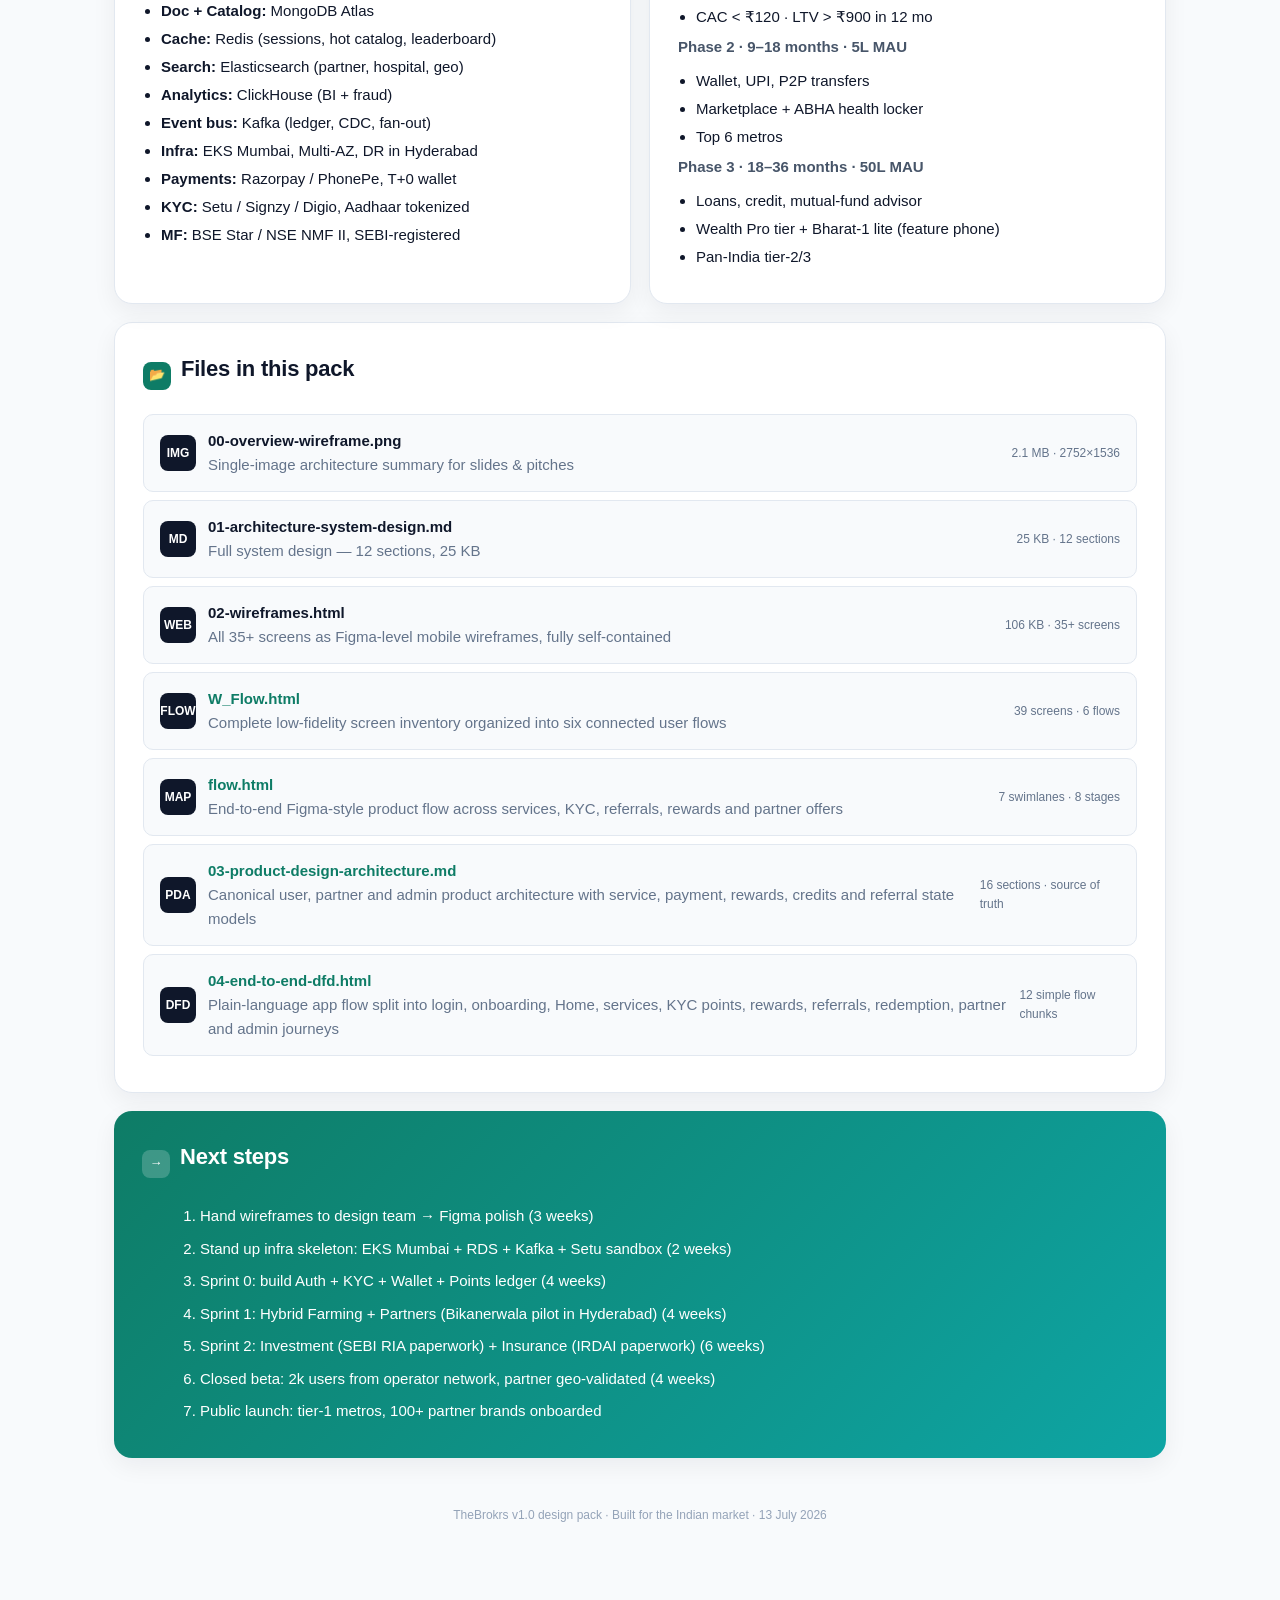
==== commit 246dda4a: "updated flow" ====
--- a/index.html
+++ b/index.html
@@ -61,12 +61,12 @@
   <h1>Build the trust layer for<br/>India's high-value services</h1>
   <p>A complete system design, product architecture, and high-fidelity wireframe pack for TheBrokrs — covering Hybrid Farming, Investment, IT, Insurance, Hospitals, Partners, and the Referrals/Points engine that ties them all together.</p>
   <div class="cta">
-    <a href="02-wireframes.html">View Wireframes (35+ screens)</a>
-    <a href="flow.html">View End-to-End App Flow</a>
+    <a href="02-wireframes.html">UI</a>
+    <!-- <a href="flow.html">View End-to-End App Flow</a> -->
     <a href="04-end-to-end-dfd.html">View Complete DFD Diagram</a>
     <a href="W_Flow.html" class="alt">View Low-Fidelity Wireflow</a>
-    <a href="03-product-design-architecture.md" class="alt">Read Product Architecture</a>
-    <a href="01-architecture-system-design.md" class="alt">Read Architecture Doc</a>
+    <!-- <a href="03-product-design-architecture.md" class="alt">Read Product Architecture</a>
+    <a href="01-architecture-system-design.md" class="alt">Read Architecture Doc</a> -->
   </div>
 </section>
 
